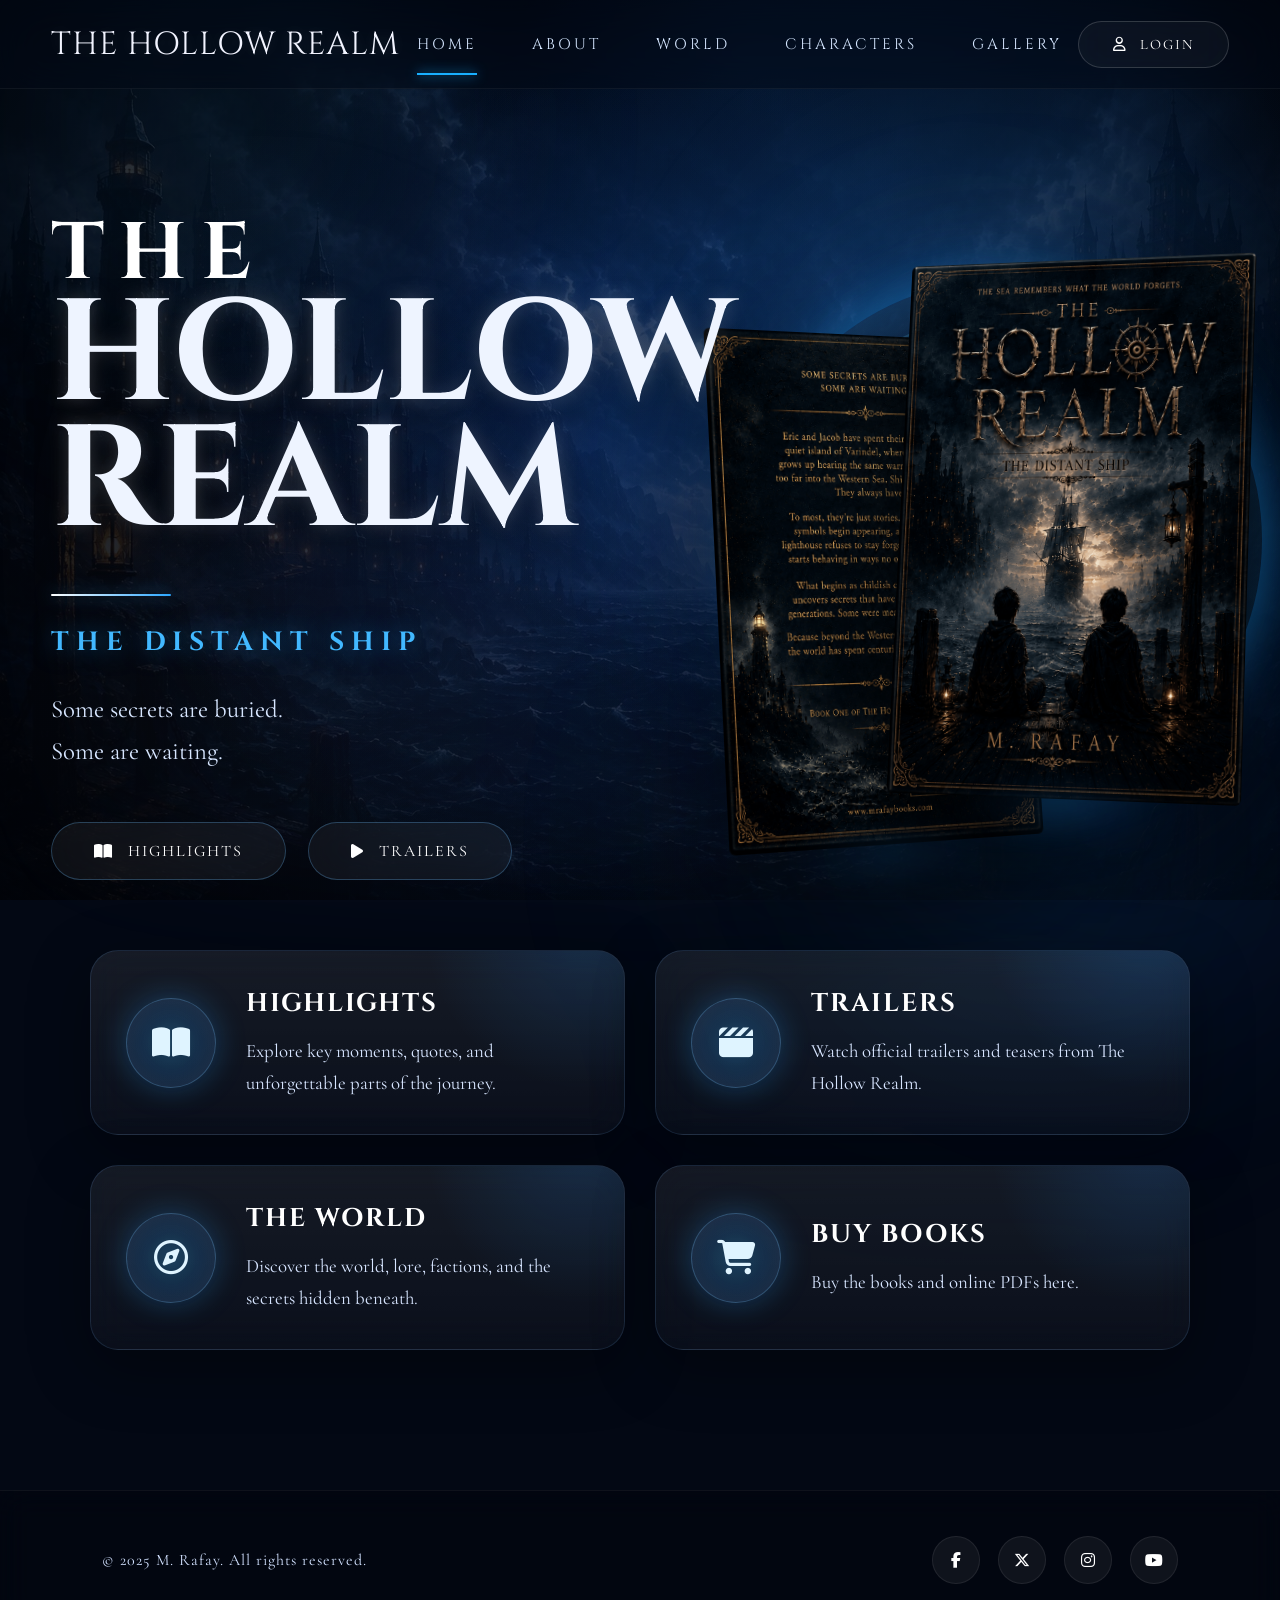
==== index.html @ 4868a815 "Project Initialization" ====
<!DOCTYPE html>
<html lang="en">

<head>
    <meta charset="UTF-8">
    <meta name="viewport" content="width=device-width, initial-scale=1.0">
    <meta name="description"
        content="The Hollow Realm — Official website for the dark fantasy novel series by M. Rafay. Explore The Distant Ship and the secrets of the Hollow Realm.">

    <title>The Hollow Realm | Official Website</title>

    <!-- Google Fonts -->
    <link rel="preconnect" href="https://fonts.googleapis.com">
    <link rel="preconnect" href="https://fonts.gstatic.com" crossorigin>
    <link
        href="https://fonts.googleapis.com/css2?family=Cinzel:wght@400;500;600;700&family=Cinzel+Decorative:wght@400;700&family=Cormorant+Garamond:ital,wght@0,300;0,400;0,500;0,600;1,300;1,400&display=swap"
        rel="stylesheet">

    <!-- Font Awesome -->
    <link rel="stylesheet" href="https://cdnjs.cloudflare.com/ajax/libs/font-awesome/6.6.0/css/all.min.css">

    <!-- Main Stylesheet -->
    <link rel="icon" type="image/png" href="assets/favicon.png">
    <link rel="stylesheet" href="css/style.css">
</head>

<body>

    <!-- ===== LAYERED BACKGROUND ATMOSPHERE ===== -->
    <div class="background" aria-hidden="true"></div>
    <div class="fog" aria-hidden="true"></div>
    <div class="fog-2" aria-hidden="true"></div>


    <!-- ===================================================
         NAVBAR
    =================================================== -->
    <header>
        <nav class="navbar" role="navigation" aria-label="Primary Navigation">

            <a class="logo" href="index.html" aria-label="The Hollow Realm Home">
                THE HOLLOW REALM
            </a>

            <ul class="nav-links">
                <li><a href="index.html" data-nav>HOME</a></li>
                <li><a href="about.html" data-nav>ABOUT</a></li>
                <li><a href="world.html" data-nav>WORLD</a></li>
                <li><a href="characters.html" data-nav>CHARACTERS</a></li>
                <li><a href="gallery.html" data-nav>GALLERY</a></li>
            </ul>
            <button class="menu-toggle" type="button" aria-label="Open navigation menu" aria-expanded="false">
                <i class="fa-solid fa-bars" aria-hidden="true"></i>
            </button>
            <a class="login-btn" href="login.html" data-login-btn aria-label="Login to your account">
                <i class="fa-regular fa-user" aria-hidden="true"></i>
                LOGIN
            </a>

        </nav>
    </header>


    <!-- ===================================================
         HERO
    =================================================== -->
    <main>

        <section class="hero" aria-labelledby="hero-title">

            <!-- ─── LEFT — Title & CTA ─── -->
            <div class="hero-left">
                <div class="hero-title-group">
                    <h2 class="small-title">THE</h2>

                    <h1 id="hero-title">
                        HOLLOW<br>REALM
                    </h1>
                </div>

                <div class="divider" aria-hidden="true"></div>

                <h3>THE DISTANT SHIP</h3>

                <p class="quote">
                    Some secrets are buried.<br>
                    Some are waiting.
                </p>

                <div class="buttons">
                    <a class="primary-btn" href="highlights.html" aria-label="View Highlights">
                        <i class="fa-solid fa-book-open" aria-hidden="true"></i>
                        HIGHLIGHTS
                    </a>
                    <a class="secondary-btn" href="trailers.html" aria-label="Watch Trailers">
                        <i class="fa-solid fa-play" aria-hidden="true"></i>
                        TRAILERS
                    </a>
                </div>

            </div>


            <!-- ─── RIGHT — Books & Magic Circle ─── -->
            <div class="hero-right" aria-label="Featured books">

                <!-- Glowing magic circle beneath books -->
                <div class="magic-circle" aria-hidden="true"></div>

                <!-- Back Book -->
                <div class="book back-book floating-book" tabindex="0"
                    aria-label="The Hollow Realm – The Distant Ship, back cover">
                    <img src="assets/back-book.png" alt="The Hollow Realm back cover — The Distant Ship by M. Rafay">
                </div>

                <!-- Front Book -->
                <div class="book front-book floating-book" tabindex="0"
                    aria-label="The Hollow Realm – The Distant Ship, front cover">
                    <img src="assets/front-book.png" alt="The Hollow Realm front cover — The Distant Ship by M. Rafay">
                </div>

            </div>

        </section>


        <!-- ===================================================
             FEATURE CARDS
        =================================================== -->
        <section class="cards" aria-label="Site sections">

            <!-- Card 1 — Highlights -->
            <a class="card" href="highlights.html">
                <div class="icon" aria-hidden="true">
                    <i class="fa-solid fa-book-open"></i>
                </div>
                <div>
                    <h2>HIGHLIGHTS</h2>
                    <p>
                        Explore key moments, quotes,
                        and unforgettable parts of
                        the journey.
                    </p>
                </div>
            </a>

            <!-- Card 2 — Trailers -->
            <a class="card" href="trailers.html">
                <div class="icon" aria-hidden="true">
                    <i class="fa-solid fa-clapperboard"></i>
                </div>
                <div>
                    <h2>TRAILERS</h2>
                    <p>
                        Watch official trailers and
                        teasers from The Hollow
                        Realm.
                    </p>
                </div>
            </a>

            <!-- Card 3 — The World -->
            <a class="card" href="world.html">
                <div class="icon" aria-hidden="true">
                    <i class="fa-regular fa-compass"></i>
                </div>
                <div>
                    <h2>THE WORLD</h2>
                    <p>
                        Discover the world, lore,
                        factions, and the secrets
                        hidden beneath.
                    </p>
                </div>
            </a>

            <!-- Card 4 — Buy Books -->
            <a class="card" href="buy.html">
                <div class="icon" aria-hidden="true">
                    <i class="fa-solid fa-cart-shopping"></i>
                </div>
                <div>
                    <h2>BUY BOOKS</h2>
                    <p>
                        Buy the books and online
                        PDFs here.
                    </p>
                </div>
            </a>

        </section>

    </main>


    <!-- ===================================================
         FOOTER
    =================================================== -->
    <footer>

        <p>© 2025 M. Rafay. All rights reserved.</p>

        <div class="socials" aria-label="Social media links">
            <i class="fa-brands fa-facebook-f" title="Facebook" tabindex="0" role="link" aria-label="Facebook"></i>
            <i class="fa-brands fa-x-twitter" title="X/Twitter" tabindex="0" role="link" aria-label="X / Twitter"></i>
            <i class="fa-brands fa-instagram" title="Instagram" tabindex="0" role="link" aria-label="Instagram"></i>
            <i class="fa-brands fa-youtube" title="YouTube" tabindex="0" role="link" aria-label="YouTube"></i>
        </div>

    </footer>


    <!-- JavaScript -->
    <script src="js/script.js"></script>

</body>

</html>
---- css/style.css ----
/* ===========================================================
   THE HOLLOW REALM
   Premium Landing Page
   Author: M. Rafay
===========================================================*/

/* ===========================================================
   GOOGLE FONTS
===========================================================*/

@import url('https://fonts.googleapis.com/css2?family=Cinzel:wght@400;500;600;700&family=Cormorant+Garamond:wght@300;400;500;600;700&display=swap');

main {
    flex: 1;
}

/* ===========================================================
   CSS VARIABLES
===========================================================*/

:root {

    --bg: #030814;

    --bg2: #06152d;

    --bg3: #0b2347;

    --primary: #0ea5ff;

    --primary2: #53c4ff;

    --white: #f7f8fb;

    --text: #d8e5ff;

    --glass: rgba(255, 255, 255, .05);

    --glass2: rgba(255, 255, 255, .08);

    --border: rgba(140, 190, 255, .18);

    --shadow: 0 25px 70px rgba(0, 0, 0, .55);

    --blueGlow: 0 0 20px rgba(52, 165, 255, .45);

    --transition: .45s cubic-bezier(.2, .8, .2, 1);

    --gold: #d4af7a;

    --goldGlow: 0 0 20px rgba(212, 175, 122, .45);

    --glowTransition: 1.4s cubic-bezier(.16, .7, .3, 1);
}


/* ===========================================================
   RESET
===========================================================*/

* {

    margin: 0;

    padding: 0;

    box-sizing: border-box;

}


html {

    scroll-behavior: smooth;

}


body {

    background: var(--bg);

    color: white;

    overflow-x: hidden;

    font-family: 'Cormorant Garamond', serif;

    min-height: 100vh;

    position: relative;

    display: flex;

    flex-direction: column;

}


/* ===========================================================
   SCROLLBAR
===========================================================*/

::-webkit-scrollbar {

    width: 10px;

}

::-webkit-scrollbar-track {

    background: #020611;

}

::-webkit-scrollbar-thumb {

    background: #0b4d91;

    border-radius: 100px;

}

::-webkit-scrollbar-thumb:hover {

    background: #1484ff;

}


/* ===========================================================
   LINKS
===========================================================*/

a {

    text-decoration: none;

    color: inherit;

}


button {

    font-family: 'Cinzel', serif;

    cursor: pointer;

}


/* ===========================================================
   BACKGROUND
===========================================================*/

.background {

    position: fixed;

    inset: 0;

    z-index: -10;

    background:

        linear-gradient(rgba(2, 7, 20, .72), rgba(2, 7, 20, .80)),

        url("../assets/background.jpg");

    background-size: cover;

    background-position: center;

    background-repeat: no-repeat;

}


/* blue atmospheric glow */

.background::before {

    content: "";

    position: absolute;

    inset: 0;

    background:

        radial-gradient(circle at 70% 35%,

            rgba(24, 132, 255, .25),

            transparent 45%),


        radial-gradient(circle at 45% 50%,

            rgba(20, 80, 220, .15),

            transparent 55%),


        radial-gradient(circle at center,

            transparent,

            rgba(0, 0, 0, .55));

}


/* ===========================================================
   DARK CASTLE FOG
===========================================================*/

.fog {

    position: fixed;

    inset: 0;

    z-index: -8;

    pointer-events: none;

    opacity: .55;

    background:

        radial-gradient(circle at 20% 60%,

            rgba(255, 255, 255, .05),

            transparent 40%),


        radial-gradient(circle at 75% 40%,

            rgba(255, 255, 255, .06),

            transparent 35%),


        radial-gradient(circle at center bottom,

            rgba(120, 170, 255, .08),

            transparent 55%);

    filter: blur(45px);

    animation: fogFloat 18s ease-in-out infinite alternate;

}


/* ===========================================================
   FLOATING PARTICLES
===========================================================*/

.particles {

    position: fixed;

    inset: 0;

    pointer-events: none;

    z-index: -6;

    background-image:

        radial-gradient(circle, #79c4ff 1px, transparent 1.5px),

        radial-gradient(circle, #8ad5ff 1px, transparent 1.8px),

        radial-gradient(circle, #ffffff 1px, transparent 2px);

    background-size:

        240px 240px,

        320px 320px,

        430px 430px;

    opacity: .35;

    animation: particleMove 60s linear infinite;

}


/* ===========================================================
   NAVBAR
===========================================================*/

header {

    width: 100%;

    position: fixed;

    top: 0;

    left: 0;

    z-index: 999;

    backdrop-filter: blur(20px);

    background: rgba(4, 10, 24, .45);

    border-bottom: 1px solid rgba(255, 255, 255, .05);

}


.navbar {

    width: min(92%, 1450px);

    margin: auto;

    height: 88px;

    display: flex;

    align-items: center;

    justify-content: space-between;

}


.logo {

    font-family: 'Cinzel', serif;

    font-size: 2rem;

    color: #f2f4ff;

    letter-spacing: 1px;

    text-shadow:

        0 0 15px rgba(255, 255, 255, .12);

}


/* ===========================================================
   NAV LINKS
===========================================================*/

.nav-links {

    display: flex;

    list-style: none;

    gap: 55px;

    align-items: center;

}


.nav-links li {

    position: relative;

}


.nav-links a {

    position: relative;

    display: inline-block;

    padding: 4px 0;

    font-family: 'Cinzel', serif;

    font-size: .95rem;

    color: #d5e6ff;

    letter-spacing: 3px;

    cursor: pointer;

    transition: var(--glowTransition);

}


.nav-links a::after {

    content: "";

    position: absolute;

    width: 0;

    height: 2px;

    left: 50%;

    transform: translateX(-50%);

    bottom: -16px;

    background: #19b0ff;

    box-shadow:

        0 0 12px #19b0ff;

    transition: var(--glowTransition);

}


.nav-links a:hover {

    color: white;

}


.nav-links a:hover::after,

.nav-links a.active::after {

    width: 100%;

}


/* ===========================================================
   LOGIN BUTTON
===========================================================*/

.login-btn {

    padding: 14px 34px;

    border-radius: 999px;

    background: rgba(255, 255, 255, .04);

    border: 1px solid rgba(255, 255, 255, .16);

    color: white;

    font-size: .9rem;

    letter-spacing: 2px;

    display: flex;

    align-items: center;

    gap: 12px;

    transition: var(--glowTransition);

    backdrop-filter: blur(18px);

}


.login-btn:hover {

    transform: translateY(-3px);

    border-color: #1ea5ff;

    box-shadow:

        0 0 25px rgba(34, 145, 255, .4);

}

.menu-toggle {

    display: none;

    width: 48px;

    height: 48px;

    border-radius: 50%;

    border: 1px solid rgba(255, 255, 255, .16);

    background: rgba(255, 255, 255, .04);

    color: white;

    cursor: pointer;

    align-items: center;

    justify-content: center;

    font-size: 1.2rem;

    transition: var(--glowTransition);

    backdrop-filter: blur(18px);

}

.menu-toggle:hover {

    border-color: #1ea5ff;

    box-shadow:
        0 0 25px rgba(34, 145, 255, .35);

}

/* ===========================================================
   HERO SECTION
===========================================================*/

.hero {

    width: min(92%, 1450px);

    margin: auto;

    min-height: 100vh;

    display: grid;

    grid-template-columns: 1fr 1fr;

    align-items: center;

    gap: 40px;

    padding-top: 90px;

}


.hero-left {

    position: relative;

    z-index: 5;

}


.small-title {

    font-family: 'Cinzel', serif;

    font-size: 5rem;

    letter-spacing: 14px;

    color: white;

    margin-bottom: -15px;

}


/* gigantic title */

.hero-left h1 {

    font-family: 'Cinzel', serif;

    font-size: 9rem;

    line-height: .88;

    color: #eef4ff;

    text-shadow:

        0 0 18px rgba(255, 255, 255, .18),

        0 20px 40px rgba(0, 0, 0, .45);

    margin-bottom: 20px;

}

/* ===========================================================
   HERO TEXT
===========================================================*/

.divider {

    width: 120px;

    height: 2px;

    margin: 28px 0;

    border-radius: 100px;

    background: linear-gradient(90deg, #ffffff, #2ba7ff);

    box-shadow:
        0 0 18px rgba(54, 170, 255, .65);

}

.hero-left h3 {

    font-family: 'Cinzel', serif;

    color: #42b8ff;

    font-size: 1.65rem;

    letter-spacing: 7px;

    margin-bottom: 28px;

    text-shadow:

        0 0 25px rgba(30, 165, 255, .55);

}

.quote {

    max-width: 520px;

    color: #d7e6ff;

    font-size: 1.55rem;

    line-height: 1.7;

    margin-bottom: 50px;

    text-shadow:

        0 0 8px rgba(255, 255, 255, .08);

}


/* ===========================================================
   CTA BUTTONS
===========================================================*/

.buttons {

    display: flex;

    gap: 22px;

    flex-wrap: wrap;

}

.primary-btn,
.secondary-btn {

    position: relative;

    overflow: hidden;

    padding: 18px 42px;

    border-radius: 999px;

    border: 1px solid rgba(110, 190, 255, .28);

    background: rgba(255, 255, 255, .05);

    backdrop-filter: blur(18px);

    color: white;

    display: flex;

    align-items: center;

    gap: 14px;

    letter-spacing: 2px;

    transition: var(--glowTransition);

}

.primary-btn::before,
.secondary-btn::before {

    content: "";

    position: absolute;

    inset: 0;

    background:

        linear-gradient(90deg,
            transparent,
            rgba(255, 255, 255, .16),
            transparent);

    transform: translateX(-120%);

}

.primary-btn:hover::before,
.secondary-btn:hover::before {

    transform: translateX(120%);

    transition: 1s;

}

.primary-btn:hover,
.secondary-btn:hover {

    transform: translateY(-6px);

    border-color: #2cb7ff;

    box-shadow:

        0 18px 40px rgba(20, 140, 255, .28),

        0 0 30px rgba(20, 160, 255, .38);

}


/* ===========================================================
   RIGHT SIDE
===========================================================*/

.hero-right {

    position: relative;

    display: flex;

    align-items: center;

    justify-content: center;

    height: 900px;

    perspective: 2200px;

}


/* ===========================================================
   MAGIC CIRCLE
===========================================================*/

.magic-circle {

    position: absolute;

    width: 520px;

    height: 520px;

    border-radius: 50%;

    z-index: 5;

    background:

        radial-gradient(circle,
            rgba(42, 155, 255, .18),
            rgba(0, 0, 0, 0) 60%);

    box-shadow:

        0 0 45px rgba(30, 165, 255, .55),

        0 0 90px rgba(20, 125, 255, .30),

        inset 0 0 80px rgba(80, 190, 255, .18);

    animation:

        pulseCircle 6s ease-in-out infinite;

}

.magic-circle::before {

    content: "";

    position: absolute;

    inset: 34px;

    border-radius: 50%;

    border: 2px solid rgba(95, 205, 255, .30);

    animation:

        rotateCircle 28s linear infinite;

}

.magic-circle::after {

    content: "";

    position: absolute;

    inset: 75px;

    border-radius: 50%;

    border: 1px dashed rgba(160, 220, 255, .22);

    animation:

        rotateCircleReverse 40s linear infinite;

}


/* ===========================================================
   BOOKS
===========================================================*/

.book {

    position: absolute;

    transform-style: preserve-3d;

    transition: 1s;

    filter:

        drop-shadow(0 40px 70px rgba(0, 0, 0, .65));

}

.book img {

    display: block;

    width: 100%;

    height: auto;

    border-radius: 6px;

    user-select: none;

    pointer-events: none;

}


/* FRONT */

.front-book {

    width: 360px;

    z-index: 30;

    transform:

        rotateY(-18deg) rotateX(8deg) translateX(70px) translateY(-15px);

}


/* BACK */

.back-book {

    width: 330px;

    z-index: 15;

    transform:

        rotateY(28deg) rotateX(8deg) translateX(-140px) translateY(45px);

}


/* thickness illusion */

.front-book::before,
.back-book::before {

    content: "";

    position: absolute;

    top: 4px;

    bottom: 4px;

    width: 22px;

    left: -10px;

    border-radius: 4px 0 0 4px;

    background:

        linear-gradient(to right,
            #b8ab91,
            #efe6d0,
            #b7a98f);

    transform:

        rotateY(90deg);

}

.front-book::after,
.back-book::after {

    content: "";

    position: absolute;

    left: 8px;

    right: 8px;

    bottom: -18px;

    height: 30px;

    filter: blur(24px);

    background:

        rgba(0, 0, 0, .45);

}


/* ===========================================================
   FLOATING
===========================================================*/

/* ===========================================================
   BOOK HOVER — FLOAT + BLUE GLOW
=========================================================== */

.floating-book {
    animation: floatBook 7s ease-in-out infinite;
}

/* Remove the old scaling/stretching hover effect */

.front-book,
.back-book {
    transition:
        transform .45s cubic-bezier(.2, .8, .2, 1),
        filter .45s ease;
}

/* FRONT BOOK */

.front-book:hover {
    transform:
        rotateY(-18deg) rotateX(8deg) translateX(70px) translateY(-32px);

    filter:
        drop-shadow(0 45px 70px rgba(0, 0, 0, .65)) drop-shadow(0 12px 28px rgba(20, 150, 255, .65));
}

/* BACK BOOK */

.back-book:hover {
    transform:
        rotateY(28deg) rotateX(8deg) translateX(-140px) translateY(28px);

    filter:
        drop-shadow(0 45px 70px rgba(0, 0, 0, .65)) drop-shadow(0 12px 28px rgba(20, 150, 255, .65));
}


/* ===========================================================
   BLUE LIGHT UNDER THE BOOKS
=========================================================== */

.front-book::after,
.back-book::after {
    content: "";
    position: absolute;

    left: 8%;
    right: 8%;
    bottom: -25px;

    height: 35px;

    background:
        radial-gradient(ellipse,
            rgba(20, 160, 255, .75),
            rgba(20, 130, 255, .30) 40%,
            transparent 75%);

    filter: blur(18px);

    opacity: .35;

    transform: scaleX(.75);

    transition:
        opacity .45s ease,
        transform .45s ease;
}


/* Glow becomes stronger when hovered */

.front-book:hover::after,
.back-book:hover::after {
    opacity: 1;
    transform: scaleX(1.15);
}


/* ===========================================================
   HERO GLOW
===========================================================*/

.hero-right::before {

    content: "";

    position: absolute;

    width: 700px;

    height: 700px;

    border-radius: 50%;

    background:

        radial-gradient(circle,
            rgba(52, 170, 255, .16),
            transparent 70%);

    filter: blur(80px);

    z-index: 0;

}

.hero-right::after {

    content: "";

    position: absolute;

    width: 900px;

    height: 500px;

    bottom: -100px;

    background:

        radial-gradient(circle,
            rgba(40, 160, 255, .10),
            transparent 70%);

    filter: blur(120px);

}

/* ===========================================================
   FEATURE SECTION
===========================================================*/

.cards {

    width: min(92%, 1100px);

    margin: auto;

    margin-top: -40px;

    margin-bottom: 140px;

    display: grid;

    grid-template-columns: repeat(2, minmax(0, 1fr));

    gap: 30px;

    position: relative;

    z-index: 20;

}


/* ===========================================================
   CARD
===========================================================*/

.card {

    position: relative;

    overflow: hidden;

    display: flex;

    align-items: center;

    gap: 30px;

    padding: 35px;

    border-radius: 28px;

    background:

        linear-gradient(180deg,
            rgba(255, 255, 255, .08),
            rgba(255, 255, 255, .03));

    backdrop-filter: blur(18px);

    border: 1px solid rgba(120, 185, 255, .14);

    box-shadow:

        0 18px 60px rgba(0, 0, 0, .35);

    transition: var(--glowTransition);

}


.card::before {

    content: "";

    position: absolute;

    width: 320px;

    height: 320px;

    border-radius: 50%;

    background:

        radial-gradient(circle,

            rgba(40, 150, 255, .16),

            transparent 70%);

    top: -180px;

    right: -120px;

    transition: 1s;

}


.card:hover {

    transform:

        translateY(-14px);

    border-color:

        rgba(70, 185, 255, .45);

    box-shadow:

        0 25px 70px rgba(0, 0, 0, .50),

        0 0 45px rgba(20, 150, 255, .18);

}


.card:hover::before {

    transform: scale(1.3);

}


/* ===========================================================
   CARD ICON
===========================================================*/

.icon {

    width: 90px;

    height: 90px;

    border-radius: 50%;

    display: flex;

    align-items: center;

    justify-content: center;

    background:

        radial-gradient(circle,

            rgba(60, 180, 255, .28),

            rgba(12, 30, 70, .45));

    border: 1px solid rgba(130, 205, 255, .28);

    flex-shrink: 0;

    box-shadow:

        0 0 30px rgba(40, 165, 255, .28),

        inset 0 0 25px rgba(255, 255, 255, .08);

    transition: .5s;

}


.icon i {

    font-size: 34px;

    color: #dff4ff;

    transition: .5s;

}


.card:hover .icon {

    transform:

        rotate(10deg) scale(1.12);

    box-shadow:

        0 0 45px rgba(45, 180, 255, .6);

}


.card:hover .icon i {

    color: white;

}


/* ===========================================================
   CARD TEXT
===========================================================*/

.card h2 {

    font-family: 'Cinzel', serif;

    font-size: 1.6rem;

    letter-spacing: 2px;

    margin-bottom: 14px;

    color: #ffffff;

}


.card p {

    font-size: 1.18rem;

    line-height: 1.7;

    color: #d7e5ff;

}


/* ===========================================================
   FOOTER
===========================================================*/

footer {

    width: 100%;

    padding: 45px 8%;

    display: flex;

    justify-content: space-between;

    align-items: center;

    border-top: 1px solid rgba(255, 255, 255, .05);

    backdrop-filter: blur(15px);

    background: rgba(0, 0, 0, .18);

}


footer p {

    color: #d2e1ff;

    font-size: 1rem;

    letter-spacing: 1px;

}


.socials {

    display: flex;

    gap: 18px;

}


.socials i {

    width: 48px;

    height: 48px;

    border-radius: 50%;

    display: flex;

    align-items: center;

    justify-content: center;

    background: rgba(255, 255, 255, .05);

    border: 1px solid rgba(255, 255, 255, .08);

    color: white;

    cursor: pointer;

    transition: var(--glowTransition);

}


.socials i:hover {

    transform:

        translateY(-5px) scale(1.08);

    background:

        rgba(25, 160, 255, .18);

    border-color: #39b8ff;

    box-shadow:

        0 0 25px rgba(25, 160, 255, .35);

}


/* ===========================================================
   SMALL LIGHT RAYS
===========================================================*/

body::before {

    content: "";

    position: fixed;

    top: -25%;

    left: -10%;

    width: 700px;

    height: 700px;

    background:

        radial-gradient(circle,

            rgba(55, 180, 255, .08),

            transparent 70%);

    filter: blur(90px);

    z-index: -9;

    pointer-events: none;

}


body::after {

    content: "";

    position: fixed;

    right: -200px;

    bottom: -180px;

    width: 700px;

    height: 700px;

    background:

        radial-gradient(circle,

            rgba(25, 110, 255, .12),

            transparent 70%);

    filter: blur(110px);

    z-index: -9;

    pointer-events: none;

}

/* ===========================================================
   INNER PAGES — shared page header
=========================================================== */

.page-hero {

    width: min(92%, 1100px);
    margin: auto;
    min-height: 56vh;
    display: flex;
    flex-direction: column;
    justify-content: center;
    padding-top: 170px;
    padding-bottom: 70px;
    position: relative;
    z-index: 5;
}

.page-hero .eyebrow {

    font-family: 'Cinzel', serif;
    font-size: 1.3rem;
    letter-spacing: 12px;
    color: #cfe4ff;
    margin-bottom: 6px;
}

.page-hero h1 {

    font-family: 'Cinzel', serif;
    font-size: 3.6rem;
    line-height: 1.05;
    color: #eef4ff;
    text-shadow: 0 0 18px rgba(255, 255, 255, .16), 0 20px 40px rgba(0, 0, 0, .4);
    margin: 10px 0 26px;
}

.page-hero .lede {

    max-width: 640px;
    color: #d7e6ff;
    font-size: 1.35rem;
    line-height: 1.75;
}

.page-hero .lede+.lede {

    margin-top: 14px;
    color: #aebedb;
    font-size: 1.15rem;
}

.page-section {

    width: min(92%, 1100px);
    margin: 0 auto 140px;
    position: relative;
    z-index: 5;
}

.pull-quote {

    font-family: 'Cinzel', serif;
    font-size: 1.7rem;
    letter-spacing: 1px;
    line-height: 1.6;
    color: #9fd4ff;
    max-width: 640px;
    padding-left: 26px;
    border-left: 2px solid var(--primary);
    margin-bottom: 26px;
    text-shadow: 0 0 20px rgba(30, 165, 255, .4);
}

.note-soft {

    color: #9fb0cf;
    font-size: 1.05rem;
    letter-spacing: .5px;
}


/* ===========================================================
   CHARACTER GRID
=========================================================== */

.character-grid {

    display: grid;
    grid-template-columns: repeat(2, 1fr);
    gap: 24px;
}

.character-card {

    padding: 34px;
    border-radius: 24px;
    background: linear-gradient(180deg, rgba(255, 255, 255, .07), rgba(255, 255, 255, .02));
    border: 1px solid rgba(120, 185, 255, .16);
    backdrop-filter: blur(16px);
    transition: var(--glowTransition);
}

.character-card:hover {

    transform: translateY(-8px);
    border-color: rgba(70, 185, 255, .4);
}

.character-card h2 {

    font-family: 'Cinzel', serif;
    font-size: 1.4rem;
    letter-spacing: 3px;
    color: #fff;
    margin-bottom: 14px;
}

.character-card p {

    color: #d7e5ff;
    font-size: 1.1rem;
    line-height: 1.7;
}


/* ===========================================================
   GALLERY GRID
=========================================================== */

.gallery-grid {

    display: grid;
    grid-template-columns: repeat(auto-fit, minmax(230px, 1fr));
    gap: 26px;
}

.gallery-frame {

    aspect-ratio: 3 / 4;
    border-radius: 18px;
    border: 1px dashed rgba(140, 190, 255, .3);
    background: linear-gradient(160deg, rgba(255, 255, 255, .05), rgba(255, 255, 255, .01));
    display: flex;
    flex-direction: column;
    align-items: center;
    justify-content: center;
    gap: 14px;
    color: #7f97c2;
    transition: var(--glowTransition);
}

.gallery-frame:hover {

    border-color: rgba(70, 185, 255, .5);
    color: #bcdcff;
}

.gallery-frame i {

    font-size: 2.2rem;
    opacity: .7;
}

.gallery-frame span {

    font-family: 'Cinzel', serif;
    font-size: .85rem;
    letter-spacing: 3px;
}


/* ===========================================================
   GALLERY: MAP CARDS + LIGHTBOX
=========================================================== */

.gallery-grid--maps {

    grid-template-columns: repeat(auto-fit, minmax(min(100%, 420px), 1fr));
    gap: 50px 34px;
}

.gallery-card {

    display: flex;
    flex-direction: column;
    gap: 18px;
}

.gallery-label {

    margin: 0;
    font-family: 'Cinzel', serif;
    font-size: 1.15rem;
    font-weight: 600;
    letter-spacing: 4px;
    text-align: center;
    color: var(--white);
    text-shadow: 0 0 20px rgba(50, 165, 255, .25);
}

.gallery-label::after {

    content: '';
    display: block;
    width: 70px;
    height: 1px;
    margin: 12px auto 0;
    background: linear-gradient(90deg, transparent, var(--gold), transparent);
}

.gallery-item {

    position: relative;
    display: block;
    width: 100%;
    padding: 0;
    margin: 0;
    background: var(--glass);
    border: 1px solid var(--border);
    border-radius: 18px;
    overflow: hidden;
    cursor: zoom-in;
    transition: var(--glowTransition);
}

.gallery-item img {

    display: block;
    width: 100%;
    aspect-ratio: 2 / 1;
    object-fit: cover;
    transition:
        transform 1.2s cubic-bezier(.16, .7, .3, 1),
        filter 1.2s cubic-bezier(.16, .7, .3, 1);
}

.gallery-item::after {

    content: '\f00e';
    font-family: 'Font Awesome 6 Free';
    font-weight: 900;
    position: absolute;
    right: 14px;
    bottom: 14px;
    width: 38px;
    height: 38px;
    display: grid;
    place-items: center;
    border-radius: 50%;
    color: var(--white);
    background: rgba(3, 8, 20, .65);
    border: 1px solid var(--border);
    opacity: 0;
    transform: translateY(8px);
    transition: opacity .6s ease, transform .6s ease;
    pointer-events: none;
}

.gallery-item:hover,
.gallery-item:focus-visible {

    border-color: rgba(70, 185, 255, .55);
    box-shadow: var(--blueGlow);
    outline: none;
}

.gallery-item:hover img,
.gallery-item:focus-visible img {

    transform: scale(1.04);
    filter: brightness(1.08);
}

.gallery-item:hover::after,
.gallery-item:focus-visible::after {

    opacity: 1;
    transform: none;
}

/* the thumbnail "lifts off" while its enlarged copy is open */
.gallery-item.is-lifted img {

    visibility: hidden;
}


/* ---------- LIGHTBOX ---------- */

.lightbox {

    position: fixed;
    inset: 0;
    z-index: 9999;
    display: none;
    flex-direction: column;
    align-items: center;
    justify-content: center;
    gap: 20px;
    padding: 24px;
    background: rgba(3, 8, 20, 0);
    backdrop-filter: blur(0);
    -webkit-backdrop-filter: blur(0);
    cursor: zoom-out;
    transition:
        background .9s ease,
        backdrop-filter .9s ease,
        -webkit-backdrop-filter .9s ease;
}

.lightbox.open {

    display: flex;
}

.lightbox.show {

    background: rgba(3, 8, 20, .93);
    backdrop-filter: blur(8px);
    -webkit-backdrop-filter: blur(8px);
}

.lightbox-img {

    display: block;
    max-width: min(96vw, 1800px);
    max-height: 78vh;
    width: auto;
    height: auto;
    border-radius: 14px;
    border: 1px solid var(--border);
    box-shadow: var(--shadow), 0 0 60px rgba(52, 165, 255, .25);
    will-change: transform;
    transition:
        transform .95s cubic-bezier(.22, .8, .22, 1),
        border-radius .95s ease;
}

.lightbox-caption {

    margin: 0;
    font-family: 'Cinzel', serif;
    font-size: 1rem;
    letter-spacing: 5px;
    color: var(--gold);
    text-shadow: var(--goldGlow);
    opacity: 0;
    transform: translateY(10px);
    transition: opacity .3s ease, transform .3s ease;
}

.lightbox-close {

    position: absolute;
    top: 18px;
    right: 28px;
    padding: 0;
    background: none;
    border: none;
    color: var(--white);
    font-size: 2.8rem;
    line-height: 1;
    cursor: pointer;
    opacity: 0;
    transition: opacity .3s ease, color var(--glowTransition), text-shadow var(--glowTransition);
}

.lightbox.show .lightbox-caption {

    opacity: 1;
    transform: none;
    transition: opacity .7s ease .55s, transform .7s ease .55s;
}

.lightbox.show .lightbox-close {

    opacity: 1;
    transition: opacity .7s ease .55s, color var(--glowTransition), text-shadow var(--glowTransition);
}

.lightbox-close:hover,
.lightbox-close:focus-visible {

    color: var(--gold);
    text-shadow: var(--goldGlow);
    outline: none;
}

@media (max-width: 640px) {

    .gallery-label {
        font-size: 1rem;
        letter-spacing: 3px;
    }

    .lightbox-img {
        max-height: 70vh;
    }
}

@media (prefers-reduced-motion: reduce) {

    .lightbox,
    .lightbox-img,
    .lightbox-caption,
    .lightbox-close,
    .gallery-item img,
    .gallery-item::after {
        transition: none !important;
    }
}


/* ===========================================================
   TRAILER PLACEHOLDER
=========================================================== */

.trailer-frame {

    width: 100%;
    aspect-ratio: 16 / 9;
    border-radius: 22px;
    border: 1px solid rgba(120, 185, 255, .2);
    background:
        radial-gradient(circle at center, rgba(30, 130, 255, .12), transparent 65%),
        linear-gradient(180deg, rgba(255, 255, 255, .05), rgba(255, 255, 255, .01));
    display: flex;
    flex-direction: column;
    align-items: center;
    justify-content: center;
    gap: 18px;
    color: #cfe4ff;
}

.trailer-frame.has-video {

    display: block;
    overflow: hidden;
    padding: 0;
    background: #000;
    box-shadow: 0 0 45px rgba(40, 140, 255, .22);
}

.trailer-frame.has-video video {

    display: block;
    width: 100%;
    height: 100%;
    object-fit: contain;
    background: #000;
    border-radius: inherit;
}

/* YouTube thumbnail link */
.yt-thumb-link {

    display: block;
    position: relative;
    width: 100%;
    height: 100%;
    overflow: hidden;
    border-radius: inherit;
}

.yt-thumb-img {

    display: block;
    width: 100%;
    height: 100%;
    object-fit: cover;
    transition: transform .5s ease, filter .5s ease;
}

.yt-thumb-link:hover .yt-thumb-img {

    transform: scale(1.03);
    filter: brightness(.75);
}

.yt-play-btn {

    position: absolute;
    inset: 0;
    display: flex;
    align-items: center;
    justify-content: center;
    font-size: 5rem;
    color: #fff;
    opacity: 0;
    transition: opacity .3s ease;
    text-shadow: 0 0 40px rgba(255, 0, 0, .8);
}

.yt-play-btn i {

    color: #ff0000;
    filter: drop-shadow(0 0 20px rgba(255, 60, 60, .6));
}

.yt-thumb-link:hover .yt-play-btn {

    opacity: 1;
}

.trailer-frame .play-circle {

    width: 84px;
    height: 84px;
    border-radius: 50%;
    display: flex;
    align-items: center;
    justify-content: center;
    background: radial-gradient(circle, rgba(60, 180, 255, .3), rgba(12, 30, 70, .5));
    border: 1px solid rgba(130, 205, 255, .35);
    font-size: 1.6rem;
    box-shadow: 0 0 35px rgba(40, 165, 255, .35);
}

.trailer-frame span {

    font-family: 'Cinzel', serif;
    letter-spacing: 3px;
    font-size: .95rem;
    color: #9fb0cf;
}


/* ===========================================================
   AUTH (LOGIN) FORM
=========================================================== */

.auth-wrap {

    width: min(92%, 460px);
    margin: 0 auto 140px;
    position: relative;
    z-index: 5;
}

.auth-card {

    padding: 44px 40px;
    border-radius: 26px;
    background: linear-gradient(180deg, rgba(255, 255, 255, .07), rgba(255, 255, 255, .02));
    border: 1px solid rgba(120, 185, 255, .18);
    backdrop-filter: blur(18px);
    box-shadow: var(--shadow);
}

.field {

    margin-bottom: 22px;
}

.field label {

    display: block;
    font-family: 'Cinzel', serif;
    font-size: .78rem;
    letter-spacing: 2px;
    color: #a9c2ea;
    margin-bottom: 10px;
}

.field input {

    width: 100%;
    padding: 14px 18px;
    border-radius: 14px;
    background: rgba(255, 255, 255, .04);
    border: 1px solid rgba(255, 255, 255, .14);
    color: #f2f6ff;
    font-family: 'Cormorant Garamond', serif;
    font-size: 1.1rem;
    outline: none;
    transition: var(--glowTransition);
}

.field input:focus {

    border-color: #1ea5ff;
    box-shadow: 0 0 18px rgba(30, 165, 255, .3);
}

.field input::placeholder {

    color: #6a7fa3;
}

.form-row {

    display: grid;
    grid-template-columns: 1fr 1fr;
    gap: 16px;
}

.submit-btn {

    width: 100%;
    justify-content: center;
    margin-top: 6px;
}

.form-note {

    text-align: center;
    color: #92a6cc;
    font-size: .95rem;
    margin-bottom: 24px;
}

.form-message {

    margin-top: 18px;
    text-align: center;
    color: #7bd4a0;
    font-size: 1.05rem;
    letter-spacing: .5px;
    min-height: 1.2em;
    opacity: 0;
    transition: var(--glowTransition);
}

.form-message.show {

    opacity: 1;
}


/* ===========================================================
   BUY / CHECKOUT PAGE
=========================================================== */

.buy-layout {

    display: grid;
    grid-template-columns: 1.1fr .9fr;
    gap: 40px;
    align-items: start;
}

.format-list {

    display: flex;
    flex-direction: column;
    gap: 16px;
    margin-bottom: 10px;
}

.format-option {

    position: relative;
    display: flex;
    align-items: center;
    justify-content: space-between;
    padding: 20px 24px;
    border-radius: 18px;
    border: 1px solid rgba(120, 185, 255, .18);
    background: rgba(255, 255, 255, .03);
    cursor: pointer;
    transition: var(--glowTransition);
}

.format-option:has(input:checked) {

    border-color: #1ea5ff;
    background: rgba(30, 165, 255, .1);
    box-shadow: 0 0 25px rgba(20, 150, 255, .18);
}

.format-option input {

    accent-color: #1ea5ff;
    width: 18px;
    height: 18px;
}

.format-option .format-name {

    font-family: 'Cinzel', serif;
    letter-spacing: 1px;
    color: #f2f6ff;
    font-size: 1.05rem;
    display: flex;
    align-items: center;
    gap: 14px;
}

.format-option .format-price {

    font-family: 'Cinzel', serif;
    color: #7bd0ff;
}

.order-summary {

    padding: 32px;
    border-radius: 24px;
    background: linear-gradient(180deg, rgba(255, 255, 255, .07), rgba(255, 255, 255, .02));
    border: 1px solid rgba(120, 185, 255, .18);
    backdrop-filter: blur(18px);
    position: sticky;
    top: 120px;
}

.order-summary h3 {

    font-family: 'Cinzel', serif;
    letter-spacing: 2px;
    font-size: 1.1rem;
    color: #fff;
    margin-bottom: 18px;
}

.order-summary .order-total {

    display: flex;
    justify-content: space-between;
    align-items: center;
    padding-top: 18px;
    margin-top: 8px;
    border-top: 1px solid rgba(255, 255, 255, .12);
    font-family: 'Cinzel', serif;
    font-size: 1.2rem;
    color: #fff;
}

.order-summary .order-total span:last-child {

    color: #7bd0ff;
}

@media (max-width: 900px) {

    .buy-layout {
        grid-template-columns: 1fr;
    }

    .order-summary {
        position: static;
    }
}


/* ===========================================================
   RESPONSIVE — INNER PAGES
=========================================================== */

@media (max-width: 640px) {

    .page-hero h1 {
        font-size: 2.5rem;
    }

    .form-row {
        grid-template-columns: 1fr;
    }

    .cards {
        width: 92%;
        grid-template-columns: 1fr;
        gap: 20px;
        margin-top: 30px;
        margin-bottom: 80px;
    }

    .card {
        padding: 25px;
        gap: 20px;
    }

    .icon {
        width: 70px;
        height: 70px;
    }

    .icon i {
        font-size: 28px;
    }

    .card h2 {
        font-size: 1.25rem;
    }

    .card p {
        font-size: 1rem;
        line-height: 1.5;
    }

    .navbar {
        height: 76px;
    }

    .menu-toggle {
        display: flex;
    }

    .nav-links {
        position: absolute;

        top: 76px;

        left: 4%;

        right: 4%;

        display: none;

        flex-direction: column;

        gap: 0;

        padding: 15px;

        border-radius: 20px;

        background: rgba(4, 10, 24, .92);

        border: 1px solid rgba(120, 185, 255, .15);

        backdrop-filter: blur(20px);

        box-shadow: 0 20px 60px rgba(0, 0, 0, .45);
    }

    .nav-links.open {
        display: flex;
    }

    .nav-links li {
        width: 100%;
    }

    .nav-links a {
        display: block;

        width: 100%;

        padding: 15px 12px;

        font-size: .85rem;

        letter-spacing: 2px;
    }

    .nav-links a::after {
        display: none;
    }

    .login-btn {
        padding: 11px 18px;

        font-size: .75rem;

        gap: 7px;
    }

    .about-content {
        width: 92%;
    }

    .about-content {
        width: 90%;
        max-width: 1400px;
        margin: 0 auto;
    }


}

/* ===========================================================
   ABOUT PAGE
=========================================================== */

.about-page {
    width: 100%;
    min-height: calc(100vh - 88px);
    padding-top: 88px;
}

.about-content {
    width: 100%;
    max-width: none;
    margin: 0;
    padding: 100px 7vw 130px;
    position: relative;
    z-index: 5;
}

.about-heading {
    width: 100%;
    margin-bottom: 70px;
}

.about-heading .eyebrow {
    font-family: 'Cinzel', serif;
    font-size: 1.25rem;
    letter-spacing: 10px;
    color: #cfe4ff;
    margin-bottom: 14px;
}

.about-heading h1 {
    width: 100%;
    font-family: 'Cinzel', serif;
    font-size: clamp(3rem, 5vw, 5.5rem);
    line-height: 1.05;
    color: #eef4ff;
    text-shadow:
        0 0 18px rgba(255, 255, 255, .16),
        0 20px 40px rgba(0, 0, 0, .4);
}

.about-text {
    width: 100%;
    max-width: none;
}

.about-text p {
    width: 100%;
    max-width: none;
    color: #d7e6ff;
    font-size: 1.35rem;
    line-height: 1.9;
    margin: 0 0 30px;
}

.about-text h2 {
    width: 100%;
    margin: 85px 0 32px;
    font-family: 'Cinzel', serif;
    font-size: clamp(1.8rem, 3vw, 2.8rem);
    line-height: 1.2;
    letter-spacing: 3px;
    color: #ffffff;
    text-shadow: 0 0 20px rgba(50, 165, 255, .2);
}

.about-text em {
    color: #eef7ff;
}

.about-ending {
    margin-top: 55px !important;
    font-size: 1.5rem !important;
}

.about-signoff {
    margin-top: 70px;
    padding-top: 35px;
    border-top: 1px solid rgba(140, 190, 255, .18);
    display: flex;
    flex-direction: column;
    gap: 8px;
}

.about-signoff span {
    font-family: 'Cinzel', serif;
    font-size: 1.15rem;
    letter-spacing: 4px;
    color: #aebedb;
}

.about-signoff strong {
    font-family: 'Cinzel', serif;
    font-size: 2.2rem;
    letter-spacing: 2px;
    color: #ffffff;
    text-shadow: 0 0 25px rgba(30, 165, 255, .35);
}


/* ===========================================================
   ABOUT PAGE — MOBILE
=========================================================== */

@media (max-width: 640px) {

    .about-page {
        padding-top: 76px;
    }

    .about-content {
        padding: 70px 6% 90px;
    }

    .about-heading {
        margin-bottom: 50px;
    }

    .about-heading .eyebrow {
        font-size: .95rem;
        letter-spacing: 6px;
    }

    .about-heading h1 {
        font-size: 2.5rem;
        line-height: 1.1;
    }

    .about-text p {
        font-size: 1.2rem;
        line-height: 1.75;
        margin-bottom: 25px;
    }

    .about-text h2 {
        margin-top: 60px;
        margin-bottom: 25px;
        font-size: 1.7rem;
        letter-spacing: 2px;
    }

    .about-ending {
        font-size: 1.3rem !important;
    }

    .about-signoff {
        margin-top: 50px;
    }

    .about-signoff strong {
        font-size: 1.7rem;
    }

}

/* CHARACTER PAGE — FORCE 2 COLUMNS */
.character-grid,
.characters-grid,
.characters-container,
.character-container {
    display: grid !important;
    grid-template-columns: repeat(2, minmax(0, 1fr)) !important;
    gap: 30px !important;
    width: 100% !important;
    max-width: 1200px !important;
    margin-left: auto !important;
    margin-right: auto !important;
}

/* Individual cards */
.character-grid>*,
.characters-grid>*,
.characters-container>*,
.character-container>* {
    width: 100% !important;
    min-width: 0 !important;
    margin: 0 !important;
}

/* Mobile */
@media (max-width: 700px) {

    .character-grid,
    .characters-grid,
    .characters-container,
    .character-container {
        grid-template-columns: 1fr !important;
        gap: 20px !important;
    }
}

/* =========================================================
   INTERACTIVE CHARACTER ARCHIVE
========================================================= */

/* CHARACTER CARD HOVER */

.character-card {
    cursor: pointer;
    position: relative;
    overflow: hidden;
    transition:
        transform 0.35s cubic-bezier(.2, .8, .2, 1),
        box-shadow 0.35s ease,
        border-color 0.35s ease,
        opacity 0.35s ease;
}

.character-card::before {
    content: "";
    position: absolute;
    inset: 0;

    background: linear-gradient(120deg,
            transparent 20%,
            rgba(255, 255, 255, 0.08) 50%,
            transparent 80%);

    transform: translateX(-120%);
    transition: transform 0.7s ease;
}

.character-card:hover {
    transform: translateY(-8px) scale(1.015);
    box-shadow: 0 15px 45px rgba(0, 0, 0, 0.35);
}

.character-card:hover::before {
    transform: translateX(120%);
}

.character-card.active {
    transform: translateY(-5px);
    opacity: 0.65;
}


/* CHARACTER PANEL */

.character-detail {
    opacity: 0;
    transform: translateY(25px) scale(0.98);
}

.character-detail.open {
    display: grid;
    animation: characterReveal 0.55s cubic-bezier(.2, .8, .2, 1) forwards;
}

@keyframes characterReveal {

    0% {
        opacity: 0;
        transform: translateY(25px) scale(0.98);
    }

    60% {
        opacity: 1;
    }

    100% {
        opacity: 1;
        transform: translateY(0) scale(1);
    }

}


/* PANEL CONTENT REVEAL */

.character-detail-image {
    opacity: 0;
    transform: translateX(-25px);
    animation: characterImageReveal 0.6s 0.12s ease forwards;
}

.character-detail-content {
    opacity: 0;
    transform: translateX(25px);
    animation: characterTextReveal 0.6s 0.18s ease forwards;
}

@keyframes characterImageReveal {

    to {
        opacity: 1;
        transform: translateX(0);
    }

}

@keyframes characterTextReveal {

    to {
        opacity: 1;
        transform: translateX(0);
    }

}


/* CLOSE BUTTON */

.character-close {
    transition:
        transform 0.25s ease,
        opacity 0.25s ease;
}

.character-close:hover {
    transform: rotate(90deg) scale(1.15);
    opacity: 1;
}

.character-detail-image img {
    width: 100%;
    height: 100%;
    max-height: 420px;
    object-fit: cover;
    border: 1px solid rgba(255, 255, 255, 0.15);
}

/* CHARACTER DETAIL PANEL */

.character-detail {
    display: none;
    position: relative;
    width: 100%;
    margin-top: 35px;
    padding: 40px;
    box-sizing: border-box;

    grid-template-columns: 0.9fr 1.1fr;
    gap: 45px;

    border: 1px solid rgba(255, 255, 255, 0.15);
    background: rgba(10, 15, 25, 0.72);
    backdrop-filter: blur(14px);

    animation: characterPanelOpen 0.4s ease forwards;
}

.character-detail.open {
    display: grid;
}

.character-detail-image {
    display: flex;
    align-items: center;
    justify-content: center;
}

.character-image-placeholder {
    width: 100%;
    min-height: 380px;

    display: flex;
    align-items: center;
    justify-content: center;

    border: 1px solid rgba(255, 255, 255, 0.15);
    background: rgba(255, 255, 255, 0.04);

    font-family: 'Cinzel', serif;
    letter-spacing: 2px;
    opacity: 0.55;
}


.character-detail-content {
    display: flex;
    flex-direction: column;
    justify-content: center;
}

.character-detail-content h2 {
    margin: 10px 0 20px;
}

.character-detail-content p {
    line-height: 1.7;
}

.character-meta {
    margin-top: 25px;
}

.character-meta p {
    margin: 8px 0;
}

.character-close {
    position: absolute;
    top: 15px;
    right: 18px;

    border: none;
    background: transparent;

    font-size: 32px;
    cursor: pointer;

    opacity: 0.7;
    transition: opacity 0.2s ease;
}

.character-close:hover {
    opacity: 1;
}

@keyframes characterPanelOpen {

    from {
        opacity: 0;
        transform: translateY(-15px);
    }

    to {
        opacity: 1;
        transform: translateY(0);
    }

}


/* MOBILE */

@media (max-width: 700px) {

    .character-grid {
        grid-template-columns: 1fr;
    }

    .character-detail {
        grid-template-columns: 1fr;
        padding: 25px;
        gap: 25px;
    }

    .character-image-placeholder {
        min-height: 280px;
    }

}

/* SCROLL REVEAL */
.reveal-on-scroll {
    opacity: 0;
    transform: translateY(20px);
    transition: opacity .8s ease, transform .8s ease;
}

.reveal-on-scroll.in-view {
    opacity: 1;
    transform: translateY(0);
}

@media (prefers-reduced-motion: reduce) {
    .reveal-on-scroll {
        opacity: 1;
        transform: none;
        transition: none;
    }
}

/* HEADING + LINK HOVER */
main h1,
main h2,
main h3 {
    text-shadow: 0 0 0 rgba(212, 175, 122, 0);
    transition:
        color var(--glowTransition),
        letter-spacing var(--glowTransition),
        text-shadow var(--glowTransition),
        transform var(--glowTransition);
    cursor: default;
}

main h1:hover,
main h2:hover,
main h3:hover {
    color: var(--gold);
    letter-spacing: 5px;
    text-shadow: var(--goldGlow);
    transform: scale(1.03);
}

main a {
    position: relative;
    color: var(--primary2);
    text-decoration: none;
    text-shadow: 0 0 0 rgba(212, 175, 122, 0);
    transition:
        color var(--glowTransition),
        text-shadow var(--glowTransition),
        transform var(--glowTransition);
}

main a::after {
    content: "";
    position: absolute;
    left: 0;
    bottom: -2px;
    width: 0;
    height: 1px;
    background: var(--gold);
    box-shadow: var(--goldGlow);
    transition: width var(--glowTransition);
}

main a:hover {
    color: var(--gold);
    text-shadow: var(--goldGlow);
    transform: scale(1.02);
}

main a:hover::after {
    width: 100%;
}


/* HOMEPAGE TITLE — GLOW AS ONE UNIT */

.hero-title-group {
    display: inline-block;
}

.hero-title-group .small-title,
.hero-title-group h1 {
    transition:
        color var(--glowTransition),
        text-shadow var(--glowTransition),
        transform var(--glowTransition);
}

.hero-title-group:hover .small-title,
.hero-title-group:hover h1 {
    color: var(--gold);
    text-shadow: var(--goldGlow);
    transform: scale(1.03);
}

/* TYPOGRAPHY HIERARCHY (world.html / highlights.html) */
.page-section h2 {
    font-family: 'Cinzel', serif;
    font-size: clamp(1.8rem, 3vw, 2.8rem);
    line-height: 1.2;
    letter-spacing: 3px;
    color: #ffffff;
    text-shadow: 0 0 20px rgba(50, 165, 255, .2);
    margin: 70px 0 28px;
}

.page-section p:not(.pull-quote):not(.note-soft) {
    color: #d7e6ff;
    font-size: 1.25rem;
    line-height: 1.85;
    margin: 0 0 26px;
}

.aside-text {
    font-style: italic;
    font-size: 1.05rem;
    color: #aebedb;
    letter-spacing: .3px;
}

/* DROP CAPS */
.about-text>p:first-child:not(.pull-quote):not(.note-soft)::first-letter,
.about-text h2+p:not(.pull-quote):not(.note-soft)::first-letter,
.page-section>p:first-child:not(.pull-quote):not(.note-soft)::first-letter,
.page-section h2+p:not(.pull-quote):not(.note-soft)::first-letter {
    font-family: 'Cinzel Decorative', 'Cinzel', serif;
    float: left;
    font-size: 3.6rem;
    line-height: .82;
    padding: 6px 10px 0 0;
    color: var(--gold);
    text-shadow: var(--goldGlow);
}
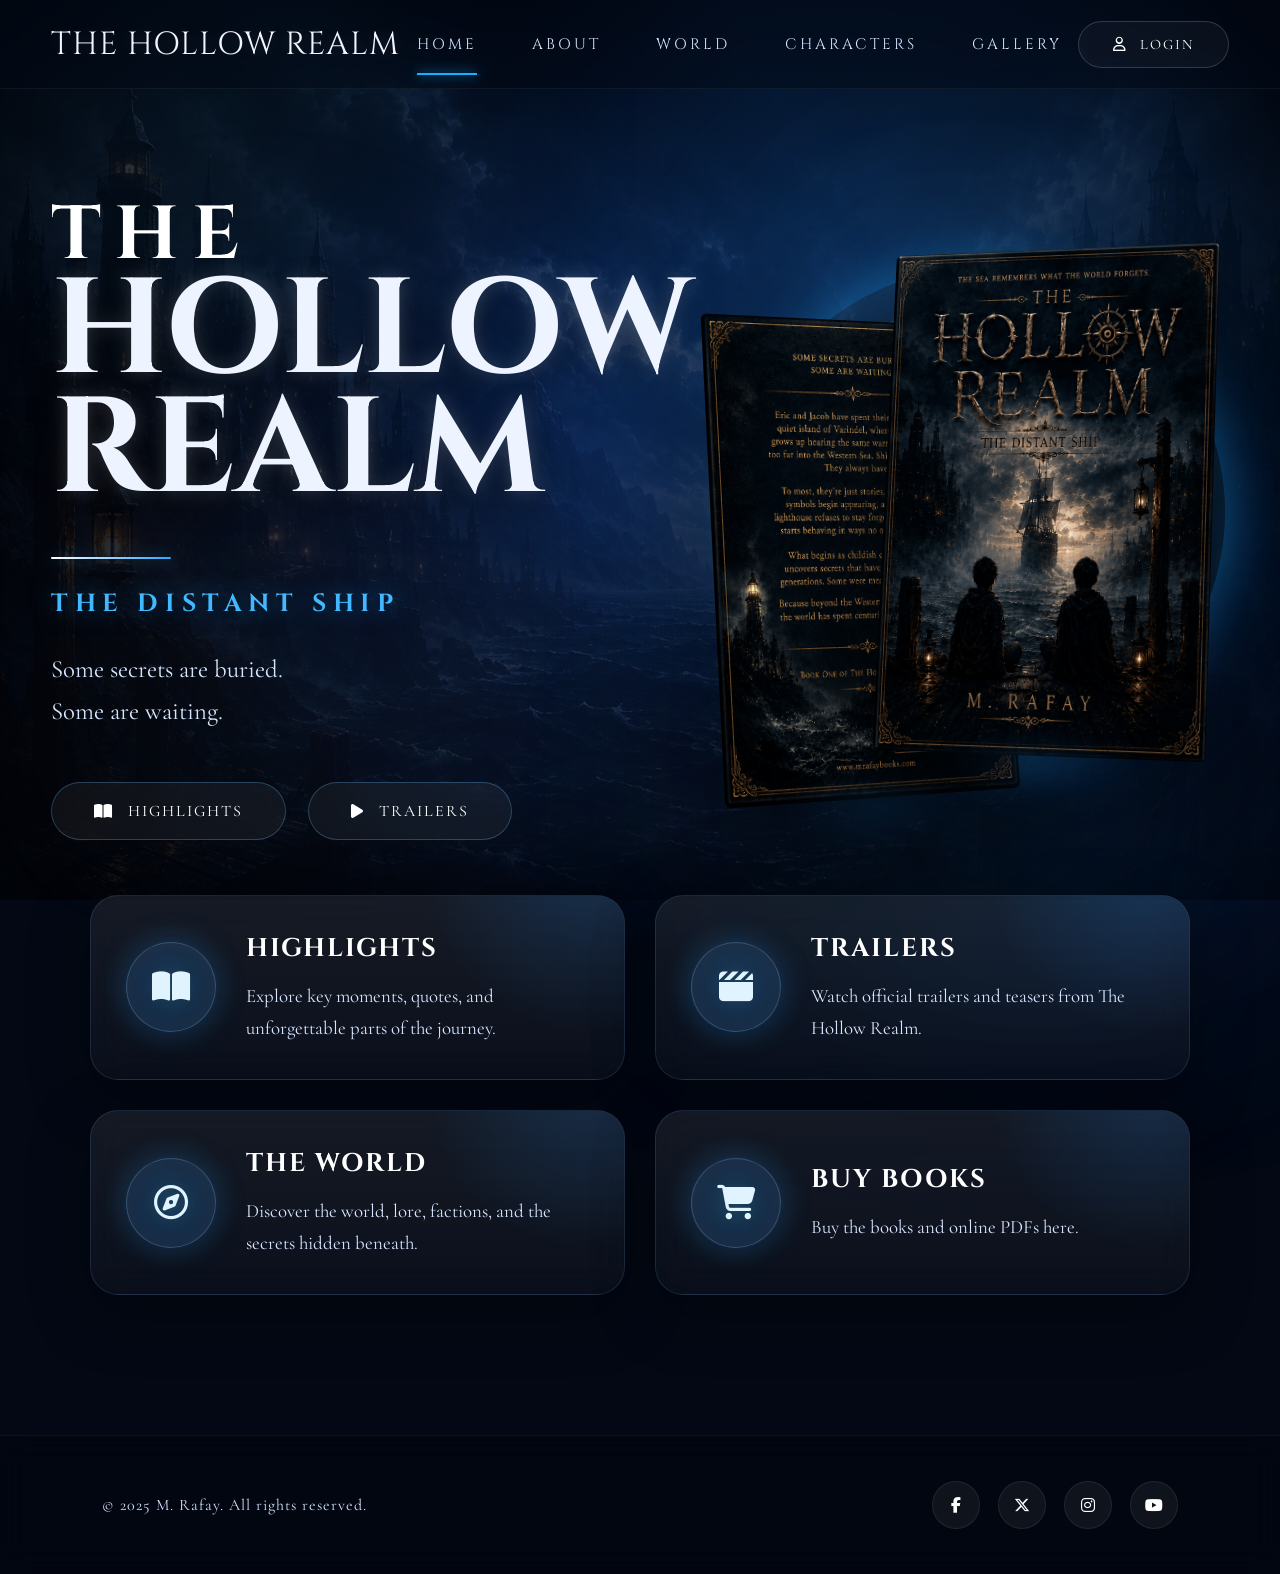
==== commit f4fe8956: "geo test" ====
--- a/index.html
+++ b/index.html
@@ -13,7 +13,7 @@
     <link rel="preconnect" href="https://fonts.googleapis.com">
     <link rel="preconnect" href="https://fonts.gstatic.com" crossorigin>
     <link
-        href="https://fonts.googleapis.com/css2?family=Cinzel:wght@400;500;600;700&family=Cinzel+Decorative:wght@400;700&family=Cormorant+Garamond:ital,wght@0,300;0,400;0,500;0,600;1,300;1,400&display=swap"
+        href="https://fonts.googleapis.com/css2?family=Cinzel:wght@400;500;600;700&family=Cinzel+Decorative:wght@400;700&family=Cormorant+Garamond:ital,wght@0,300;0,400;0,500;0,600;0,700;1,300;1,400&display=swap"
         rel="stylesheet">
 
     <!-- Font Awesome -->
--- a/css/style.css
+++ b/css/style.css
@@ -4,15 +4,16 @@
    Author: M. Rafay
 ===========================================================*/
 
-/* ===========================================================
-   GOOGLE FONTS
-===========================================================*/
-
-@import url('https://fonts.googleapis.com/css2?family=Cinzel:wght@400;500;600;700&family=Cormorant+Garamond:wght@300;400;500;600;700&display=swap');
-
 main {
+
     flex: 1;
-}
+
+    /* Decorative glows are wider than their column. `clip` (unlike `hidden`) trims
+       them at the viewport edge without making <main> a scroll container. */
+    overflow-x: clip;
+
+}
+
 
 /* ===========================================================
    CSS VARIABLES
@@ -88,6 +89,8 @@
 
     min-height: 100vh;
 
+    min-height: 100dvh;
+
     position: relative;
 
     display: flex;
@@ -258,43 +261,6 @@
 
 
 /* ===========================================================
-   FLOATING PARTICLES
-===========================================================*/
-
-.particles {
-
-    position: fixed;
-
-    inset: 0;
-
-    pointer-events: none;
-
-    z-index: -6;
-
-    background-image:
-
-        radial-gradient(circle, #79c4ff 1px, transparent 1.5px),
-
-        radial-gradient(circle, #8ad5ff 1px, transparent 1.8px),
-
-        radial-gradient(circle, #ffffff 1px, transparent 2px);
-
-    background-size:
-
-        240px 240px,
-
-        320px 320px,
-
-        430px 430px;
-
-    opacity: .35;
-
-    animation: particleMove 60s linear infinite;
-
-}
-
-
-/* ===========================================================
    NAVBAR
 ===========================================================*/
 
@@ -533,6 +499,14 @@
 
 .hero {
 
+    /* Scale system. Desktop values are the caps, so >=1364px is pixel-identical.
+         --bw     front-cover width; the entire right column is sized from it
+         --title  "HOLLOW REALM" size; the rest of the title stack derives from it */
+
+    --bw: clamp(237px, 26.4vw, 360px);
+
+    --title: calc(var(--bw) * 2 / 5);
+
     width: min(92%, 1450px);
 
     margin: auto;
@@ -565,13 +539,13 @@
 
     font-family: 'Cinzel', serif;
 
-    font-size: 5rem;
-
-    letter-spacing: 14px;
+    font-size: calc(var(--title) * 5 / 9);
+
+    letter-spacing: calc(var(--title) * 7 / 72);
 
     color: white;
 
-    margin-bottom: -15px;
+    margin-bottom: calc(var(--title) * -5 / 48);
 
 }
 
@@ -582,7 +556,7 @@
 
     font-family: 'Cinzel', serif;
 
-    font-size: 9rem;
+    font-size: var(--title);
 
     line-height: .88;
 
@@ -594,7 +568,7 @@
 
         0 20px 40px rgba(0, 0, 0, .45);
 
-    margin-bottom: 20px;
+    margin-bottom: calc(var(--title) * 5 / 36);
 
 }
 
@@ -625,9 +599,9 @@
 
     color: #42b8ff;
 
-    font-size: 1.65rem;
-
-    letter-spacing: 7px;
+    font-size: calc(var(--bw) * 11 / 150);
+
+    letter-spacing: calc(var(--bw) * 7 / 360);
 
     margin-bottom: 28px;
 
@@ -760,9 +734,9 @@
 
     justify-content: center;
 
-    height: 900px;
-
-    perspective: 2200px;
+    height: calc(var(--bw) * 5 / 2);
+
+    perspective: calc(var(--bw) * 55 / 9);
 
 }
 
@@ -775,13 +749,15 @@
 
     position: absolute;
 
-    width: 520px;
-
-    height: 520px;
+    width: calc(var(--bw) * 13 / 9);
+
+    height: calc(var(--bw) * 13 / 9);
 
     border-radius: 50%;
 
     z-index: 5;
+
+    pointer-events: none;
 
     background:
 
@@ -879,13 +855,13 @@
 
 .front-book {
 
-    width: 360px;
+    width: var(--bw);
 
     z-index: 30;
 
     transform:
 
-        rotateY(-18deg) rotateX(8deg) translateX(70px) translateY(-15px);
+        rotateY(-18deg) rotateX(8deg) translateX(calc(var(--bw) * 7 / 36)) translateY(calc(var(--bw) * -1 / 24));
 
 }
 
@@ -894,13 +870,13 @@
 
 .back-book {
 
-    width: 330px;
+    width: calc(var(--bw) * 11 / 12);
 
     z-index: 15;
 
     transform:
 
-        rotateY(28deg) rotateX(8deg) translateX(-140px) translateY(45px);
+        rotateY(28deg) rotateX(8deg) translateX(calc(var(--bw) * -7 / 18)) translateY(calc(var(--bw) / 8));
 
 }
 
@@ -986,7 +962,7 @@
 
 .front-book:hover {
     transform:
-        rotateY(-18deg) rotateX(8deg) translateX(70px) translateY(-32px);
+        rotateY(-18deg) rotateX(8deg) translateX(calc(var(--bw) * 7 / 36)) translateY(calc(var(--bw) * -4 / 45));
 
     filter:
         drop-shadow(0 45px 70px rgba(0, 0, 0, .65)) drop-shadow(0 12px 28px rgba(20, 150, 255, .65));
@@ -996,7 +972,7 @@
 
 .back-book:hover {
     transform:
-        rotateY(28deg) rotateX(8deg) translateX(-140px) translateY(28px);
+        rotateY(28deg) rotateX(8deg) translateX(calc(var(--bw) * -7 / 18)) translateY(calc(var(--bw) * 7 / 90));
 
     filter:
         drop-shadow(0 45px 70px rgba(0, 0, 0, .65)) drop-shadow(0 12px 28px rgba(20, 150, 255, .65));
@@ -1055,9 +1031,9 @@
 
     position: absolute;
 
-    width: 700px;
-
-    height: 700px;
+    width: calc(var(--bw) * 35 / 18);
+
+    height: calc(var(--bw) * 35 / 18);
 
     border-radius: 50%;
 
@@ -1071,6 +1047,8 @@
 
     z-index: 0;
 
+    pointer-events: none;
+
 }
 
 .hero-right::after {
@@ -1079,11 +1057,11 @@
 
     position: absolute;
 
-    width: 900px;
-
-    height: 500px;
-
-    bottom: -100px;
+    width: calc(var(--bw) * 5 / 2);
+
+    height: calc(var(--bw) * 25 / 18);
+
+    bottom: calc(var(--bw) * -5 / 18);
 
     background:
 
@@ -1092,6 +1070,8 @@
             transparent 70%);
 
     filter: blur(120px);
+
+    pointer-events: none;
 
 }
 
@@ -1563,8 +1543,11 @@
 .character-grid {
 
     display: grid;
-    grid-template-columns: repeat(2, 1fr);
-    gap: 24px;
+    grid-template-columns: repeat(2, minmax(0, 1fr));
+    gap: 30px;
+    width: 100%;
+    max-width: 1200px;
+    margin-inline: auto;
 }
 
 .character-card {
@@ -1863,17 +1846,6 @@
     outline: none;
 }
 
-@media (max-width: 640px) {
-
-    .gallery-label {
-        font-size: 1rem;
-        letter-spacing: 3px;
-    }
-
-    .lightbox-img {
-        max-height: 70vh;
-    }
-}
 
 @media (prefers-reduced-motion: reduce) {
 
@@ -2207,143 +2179,6 @@
     color: #7bd0ff;
 }
 
-@media (max-width: 900px) {
-
-    .buy-layout {
-        grid-template-columns: 1fr;
-    }
-
-    .order-summary {
-        position: static;
-    }
-}
-
-
-/* ===========================================================
-   RESPONSIVE — INNER PAGES
-=========================================================== */
-
-@media (max-width: 640px) {
-
-    .page-hero h1 {
-        font-size: 2.5rem;
-    }
-
-    .form-row {
-        grid-template-columns: 1fr;
-    }
-
-    .cards {
-        width: 92%;
-        grid-template-columns: 1fr;
-        gap: 20px;
-        margin-top: 30px;
-        margin-bottom: 80px;
-    }
-
-    .card {
-        padding: 25px;
-        gap: 20px;
-    }
-
-    .icon {
-        width: 70px;
-        height: 70px;
-    }
-
-    .icon i {
-        font-size: 28px;
-    }
-
-    .card h2 {
-        font-size: 1.25rem;
-    }
-
-    .card p {
-        font-size: 1rem;
-        line-height: 1.5;
-    }
-
-    .navbar {
-        height: 76px;
-    }
-
-    .menu-toggle {
-        display: flex;
-    }
-
-    .nav-links {
-        position: absolute;
-
-        top: 76px;
-
-        left: 4%;
-
-        right: 4%;
-
-        display: none;
-
-        flex-direction: column;
-
-        gap: 0;
-
-        padding: 15px;
-
-        border-radius: 20px;
-
-        background: rgba(4, 10, 24, .92);
-
-        border: 1px solid rgba(120, 185, 255, .15);
-
-        backdrop-filter: blur(20px);
-
-        box-shadow: 0 20px 60px rgba(0, 0, 0, .45);
-    }
-
-    .nav-links.open {
-        display: flex;
-    }
-
-    .nav-links li {
-        width: 100%;
-    }
-
-    .nav-links a {
-        display: block;
-
-        width: 100%;
-
-        padding: 15px 12px;
-
-        font-size: .85rem;
-
-        letter-spacing: 2px;
-    }
-
-    .nav-links a::after {
-        display: none;
-    }
-
-    .login-btn {
-        padding: 11px 18px;
-
-        font-size: .75rem;
-
-        gap: 7px;
-    }
-
-    .about-content {
-        width: 92%;
-    }
-
-    .about-content {
-        width: 90%;
-        max-width: 1400px;
-        margin: 0 auto;
-    }
-
-
-}
 
 /* ===========================================================
    ABOUT PAGE
@@ -2447,97 +2282,6 @@
 }
 
 
-/* ===========================================================
-   ABOUT PAGE — MOBILE
-=========================================================== */
-
-@media (max-width: 640px) {
-
-    .about-page {
-        padding-top: 76px;
-    }
-
-    .about-content {
-        padding: 70px 6% 90px;
-    }
-
-    .about-heading {
-        margin-bottom: 50px;
-    }
-
-    .about-heading .eyebrow {
-        font-size: .95rem;
-        letter-spacing: 6px;
-    }
-
-    .about-heading h1 {
-        font-size: 2.5rem;
-        line-height: 1.1;
-    }
-
-    .about-text p {
-        font-size: 1.2rem;
-        line-height: 1.75;
-        margin-bottom: 25px;
-    }
-
-    .about-text h2 {
-        margin-top: 60px;
-        margin-bottom: 25px;
-        font-size: 1.7rem;
-        letter-spacing: 2px;
-    }
-
-    .about-ending {
-        font-size: 1.3rem !important;
-    }
-
-    .about-signoff {
-        margin-top: 50px;
-    }
-
-    .about-signoff strong {
-        font-size: 1.7rem;
-    }
-
-}
-
-/* CHARACTER PAGE — FORCE 2 COLUMNS */
-.character-grid,
-.characters-grid,
-.characters-container,
-.character-container {
-    display: grid !important;
-    grid-template-columns: repeat(2, minmax(0, 1fr)) !important;
-    gap: 30px !important;
-    width: 100% !important;
-    max-width: 1200px !important;
-    margin-left: auto !important;
-    margin-right: auto !important;
-}
-
-/* Individual cards */
-.character-grid>*,
-.characters-grid>*,
-.characters-container>*,
-.character-container>* {
-    width: 100% !important;
-    min-width: 0 !important;
-    margin: 0 !important;
-}
-
-/* Mobile */
-@media (max-width: 700px) {
-
-    .character-grid,
-    .characters-grid,
-    .characters-container,
-    .character-container {
-        grid-template-columns: 1fr !important;
-        gap: 20px !important;
-    }
-}
-
 /* =========================================================
    INTERACTIVE CHARACTER ARCHIVE
 ========================================================= */
@@ -2743,6 +2487,9 @@
     top: 15px;
     right: 18px;
 
+    /* the portrait animates (own stacking context) and would otherwise paint over this button */
+    z-index: 5;
+
     border: none;
     background: transparent;
 
@@ -2771,26 +2518,6 @@
 
 }
 
-
-/* MOBILE */
-
-@media (max-width: 700px) {
-
-    .character-grid {
-        grid-template-columns: 1fr;
-    }
-
-    .character-detail {
-        grid-template-columns: 1fr;
-        padding: 25px;
-        gap: 25px;
-    }
-
-    .character-image-placeholder {
-        min-height: 280px;
-    }
-
-}
 
 /* SCROLL REVEAL */
 .reveal-on-scroll {
@@ -2825,13 +2552,18 @@
     cursor: default;
 }
 
-main h1:hover,
-main h2:hover,
-main h3:hover {
-    color: var(--gold);
-    letter-spacing: 5px;
-    text-shadow: var(--goldGlow);
-    transform: scale(1.03);
+/* hover-capable pointers only: on touch screens a tap leaves :hover stuck on,
+   and the letter-spacing change would re-wrap headings */
+@media (hover: hover) {
+
+    main h1:hover,
+    main h2:hover,
+    main h3:hover {
+        color: var(--gold);
+        letter-spacing: 5px;
+        text-shadow: var(--goldGlow);
+        transform: scale(1.03);
+    }
 }
 
 main a {
@@ -2926,4 +2658,470 @@
     padding: 6px 10px 0 0;
     color: var(--gold);
     text-shadow: var(--goldGlow);
-}+}
+
+
+/* ===========================================================
+   RESPONSIVE
+   Desktop-first. Every responsive override lives in this section.
+
+     >= 1280px  desktop navigation (needs ~1280px to fit on one row)
+     <= 1279px  hamburger navigation
+     <=  900px  tablet + phone layouts (stacked hero, one-column cards)
+     <=  700px  portrait phones: map lightbox pans instead of shrinking
+     <=  640px  phones
+     <=  380px  very small phones
+
+   Between 901px and ~1363px the two-column hero is fluid: --bw and --title
+   (set on .hero) shrink with the viewport, so it needs no breakpoint of its own.
+=========================================================== */
+
+
+/* ---------- hamburger navigation ---------- */
+
+@media (max-width: 1279px) {
+
+    .navbar {
+        justify-content: flex-start;
+        gap: 12px;
+    }
+
+    /* visual order is  hamburger — title — login.
+       DOM order is title, links, hamburger, login, so order: places them. */
+
+    .menu-toggle {
+        display: flex;
+        order: 1;
+        flex: none;
+    }
+
+    .logo {
+        order: 2;
+        min-width: 0;
+        min-height: 44px;
+        display: flex;
+        align-items: center;
+        font-size: clamp(.8rem, 3.9vw, 1.6rem);
+        line-height: 1.15;
+        letter-spacing: .5px;
+    }
+
+    .login-btn {
+        order: 3;
+        flex: none;
+        margin-left: auto;
+        max-width: 42vw;
+    }
+
+    /* a logged-in visitor's name replaces "LOGIN"; keep long names inside the header */
+    .login-btn .login-name {
+        min-width: 0;
+        overflow: hidden;
+        text-overflow: ellipsis;
+        white-space: nowrap;
+    }
+
+    .nav-links {
+        position: absolute;
+        top: 100%;
+        right: 4%;
+        width: min(380px, 92%);
+        margin-top: 8px;
+        display: none;
+        flex-direction: column;
+        gap: 0;
+        padding: 15px;
+        max-height: calc(100vh - 110px);
+        max-height: calc(100dvh - 110px);
+        overflow-y: auto;
+        border-radius: 20px;
+        background: rgba(4, 10, 24, .96);
+        border: 1px solid rgba(120, 185, 255, .15);
+        backdrop-filter: blur(20px);
+        box-shadow: 0 20px 60px rgba(0, 0, 0, .45);
+    }
+
+    .nav-links.open {
+        display: flex;
+    }
+
+    .nav-links li {
+        width: 100%;
+    }
+
+    .nav-links a {
+        display: block;
+        width: 100%;
+        padding: 15px 12px;
+        font-size: .85rem;
+        letter-spacing: 2px;
+    }
+
+    .nav-links a::after {
+        display: none;
+    }
+}
+
+
+/* ---------- tablet + phone layouts ---------- */
+
+@media (max-width: 900px) {
+
+    /* Fixed layers: size to the large viewport so the artwork does not rescale
+       every time a mobile browser's toolbar slides in or out. */
+    .background,
+    .fog {
+        bottom: auto;
+        height: 100vh;
+        height: 100lvh;
+    }
+
+    /* ---- homepage hero: one column ---- */
+
+    .hero {
+        --bw: clamp(130px, min(56vw, 60vh), 320px);
+        --title: clamp(3.2rem, 17.5vw, 7rem);
+        grid-template-columns: minmax(0, 1fr);
+        min-height: auto;
+        padding-top: 110px;
+        padding-bottom: 50px;
+        gap: 0;
+        text-align: center;
+    }
+
+    /* Dissolve the left column so its pieces can interleave with the covers:
+       title → book title → tagline → COVERS → Highlights/Trailers buttons. */
+    .hero-left {
+        display: contents;
+    }
+
+    .hero-title-group,
+    .divider,
+    .hero-left h3,
+    .quote,
+    .buttons {
+        position: relative;
+        z-index: 2;
+    }
+
+    .divider {
+        margin: 22px auto;
+    }
+
+    .hero-left h3 {
+        font-size: clamp(1rem, 4.6vw, 1.5rem);
+        letter-spacing: .24em;
+        margin-bottom: 16px;
+    }
+
+    .quote {
+        max-width: 100%;
+        margin: 0 auto 4px;
+        font-size: clamp(1.15rem, 4.8vw, 1.5rem);
+    }
+
+    .hero-right {
+        order: 5;
+        z-index: 1;
+        height: calc(var(--bw) * 1.8);
+        margin-top: 8px;
+        /* the cover pair sits left of centre in its stage; nudge it back */
+        padding-left: calc(var(--bw) * .15);
+    }
+
+    .buttons {
+        order: 6;
+        justify-content: center;
+        gap: 12px;
+        margin-top: 14px;
+    }
+
+    .primary-btn,
+    .secondary-btn {
+        min-height: 48px;
+        padding: 14px clamp(18px, 6vw, 30px);
+        font-size: .85rem;
+        gap: 10px;
+    }
+
+    /* ---- four feature cards: one column ---- */
+
+    .cards {
+        width: min(92%, 680px);
+        grid-template-columns: 1fr;
+        gap: 20px;
+        margin: 30px auto 80px;
+    }
+
+    /* ---- inner pages ---- */
+
+    .page-hero {
+        min-height: auto;
+        padding-top: 130px;
+        padding-bottom: 40px;
+    }
+
+    .page-section {
+        margin-bottom: 90px;
+    }
+
+    .buy-layout {
+        grid-template-columns: 1fr;
+    }
+
+    .order-summary {
+        position: static;
+    }
+}
+
+
+/* portrait phones/tablets: the 3:2 artwork is cropped to a narrow slice, so
+   centre that slice on the ship (about 59% across) instead of the middle */
+@media (max-width: 900px) and (orientation: portrait) {
+
+    .background {
+        background-position: 60% center;
+    }
+}
+
+
+/* ---------- portrait phones: map lightbox ---------- */
+
+@media (max-width: 700px) and (orientation: portrait) {
+
+    /* A 2:1 district map is only ~170px tall at phone width, too small to read.
+       Show it about twice as wide and let the viewer pan sideways inside the
+       lightbox (a fixed close button and caption stay put). */
+
+    .lightbox,
+    .lightbox.show {
+        overflow: auto;
+        -webkit-overflow-scrolling: touch;
+        backdrop-filter: none;
+        -webkit-backdrop-filter: none;
+    }
+
+    .lightbox-img {
+        flex: none;
+        max-width: none;
+        max-height: none;
+        width: 200vw;
+        margin-inline: auto;
+    }
+
+    .lightbox-caption {
+        position: fixed;
+        left: 0;
+        right: 0;
+        bottom: 22px;
+        text-align: center;
+    }
+
+    .lightbox-close {
+        position: fixed;
+        top: 10px;
+        right: 10px;
+        z-index: 1;
+        padding: 6px 14px;
+    }
+}
+
+
+/* ---------- phones ---------- */
+
+@media (max-width: 640px) {
+
+    .navbar {
+        height: 76px;
+    }
+
+    .nav-links {
+        left: 4%;
+        right: 4%;
+        width: auto;
+    }
+
+    .login-btn {
+        padding: 11px 18px;
+        font-size: .75rem;
+        gap: 7px;
+    }
+
+    .hero {
+        padding-top: 104px;
+    }
+
+    .card {
+        padding: 25px;
+        gap: 20px;
+    }
+
+    .icon {
+        width: 70px;
+        height: 70px;
+    }
+
+    .icon i {
+        font-size: 28px;
+    }
+
+    .card h2 {
+        font-size: 1.25rem;
+    }
+
+    .card p {
+        font-size: 1rem;
+        line-height: 1.5;
+    }
+
+    footer {
+        flex-direction: column;
+        gap: 22px;
+        padding: 36px 6%;
+        text-align: center;
+    }
+
+    .socials {
+        flex-wrap: wrap;
+        justify-content: center;
+        gap: 14px;
+    }
+
+    .page-hero {
+        padding-top: 110px;
+    }
+
+    .page-hero .eyebrow {
+        font-size: 1rem;
+        letter-spacing: 7px;
+    }
+
+    .page-hero h1 {
+        font-size: 2.5rem;
+    }
+
+    .page-section h2 {
+        margin: 50px 0 22px;
+    }
+
+    .form-row {
+        grid-template-columns: 1fr;
+    }
+
+    .auth-card {
+        padding: 34px 22px;
+    }
+
+    .order-summary {
+        padding: 26px 22px;
+    }
+
+    .gallery-label {
+        font-size: 1rem;
+        letter-spacing: 3px;
+    }
+
+    .character-grid {
+        grid-template-columns: 1fr;
+        gap: 20px;
+    }
+
+    .character-detail {
+        grid-template-columns: 1fr;
+        padding: 25px;
+        gap: 25px;
+    }
+
+    .character-image-placeholder {
+        min-height: 280px;
+    }
+
+    .character-close {
+        min-width: 44px;
+        min-height: 44px;
+    }
+
+    /* about page (unchanged values, moved here from their own media block) */
+
+    .about-page {
+        padding-top: 76px;
+    }
+
+    .about-content {
+        padding: 70px 6% 90px;
+    }
+
+    .about-heading {
+        margin-bottom: 50px;
+    }
+
+    .about-heading .eyebrow {
+        font-size: .95rem;
+        letter-spacing: 6px;
+    }
+
+    .about-heading h1 {
+        font-size: 2.5rem;
+        line-height: 1.1;
+    }
+
+    .about-text p {
+        font-size: 1.2rem;
+        line-height: 1.75;
+        margin-bottom: 25px;
+    }
+
+    .about-text h2 {
+        margin-top: 60px;
+        margin-bottom: 25px;
+        font-size: 1.7rem;
+        letter-spacing: 2px;
+    }
+
+    .about-ending {
+        font-size: 1.3rem !important;
+    }
+
+    .about-signoff {
+        margin-top: 50px;
+    }
+
+    .about-signoff strong {
+        font-size: 1.7rem;
+    }
+}
+
+
+/* ---------- very small phones (320–380px) ---------- */
+
+@media (max-width: 380px) {
+
+    .login-btn {
+        padding: 9px 13px;
+        font-size: .7rem;
+        gap: 5px;
+    }
+
+    .card {
+        padding: 20px;
+        gap: 16px;
+    }
+
+    .icon {
+        width: 56px;
+        height: 56px;
+    }
+
+    .icon i {
+        font-size: 23px;
+    }
+
+    .card h2 {
+        font-size: 1.1rem;
+        letter-spacing: 1px;
+    }
+
+    .auth-card {
+        padding: 28px 18px;
+    }
+}
